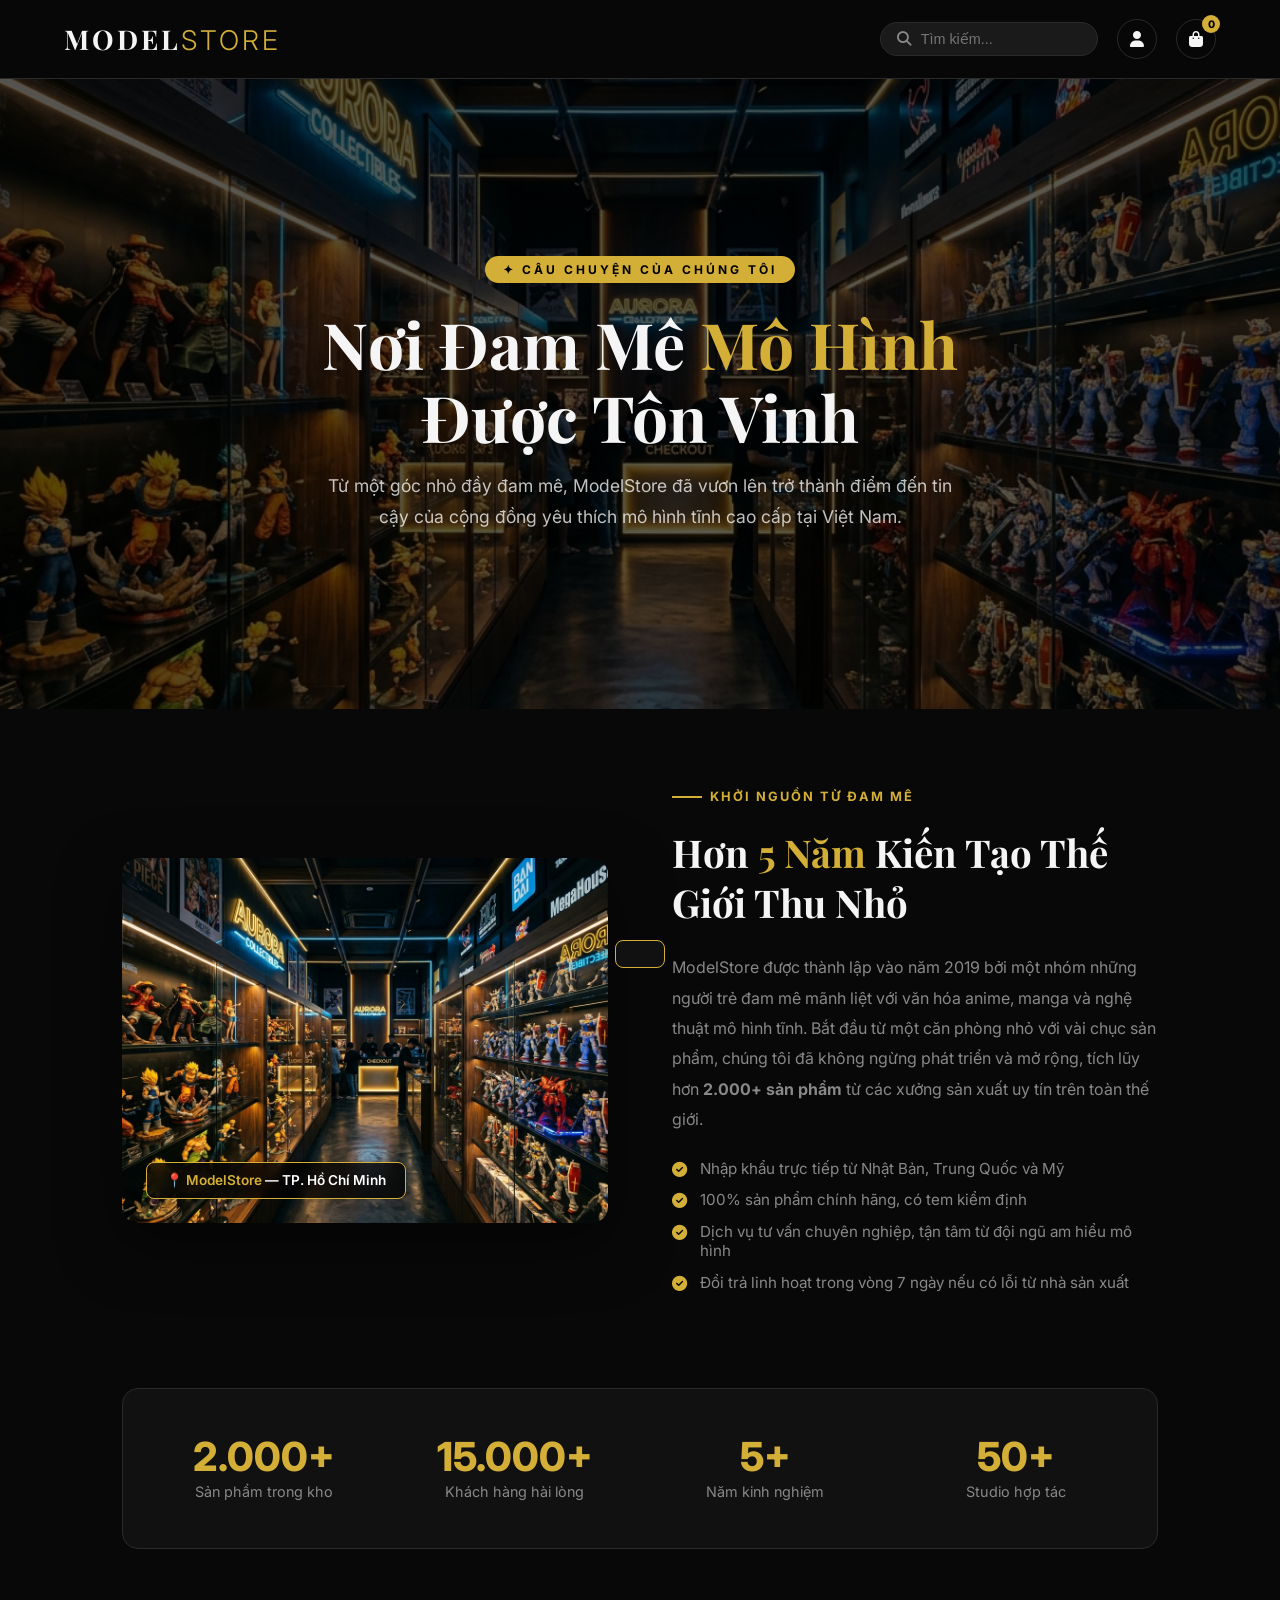
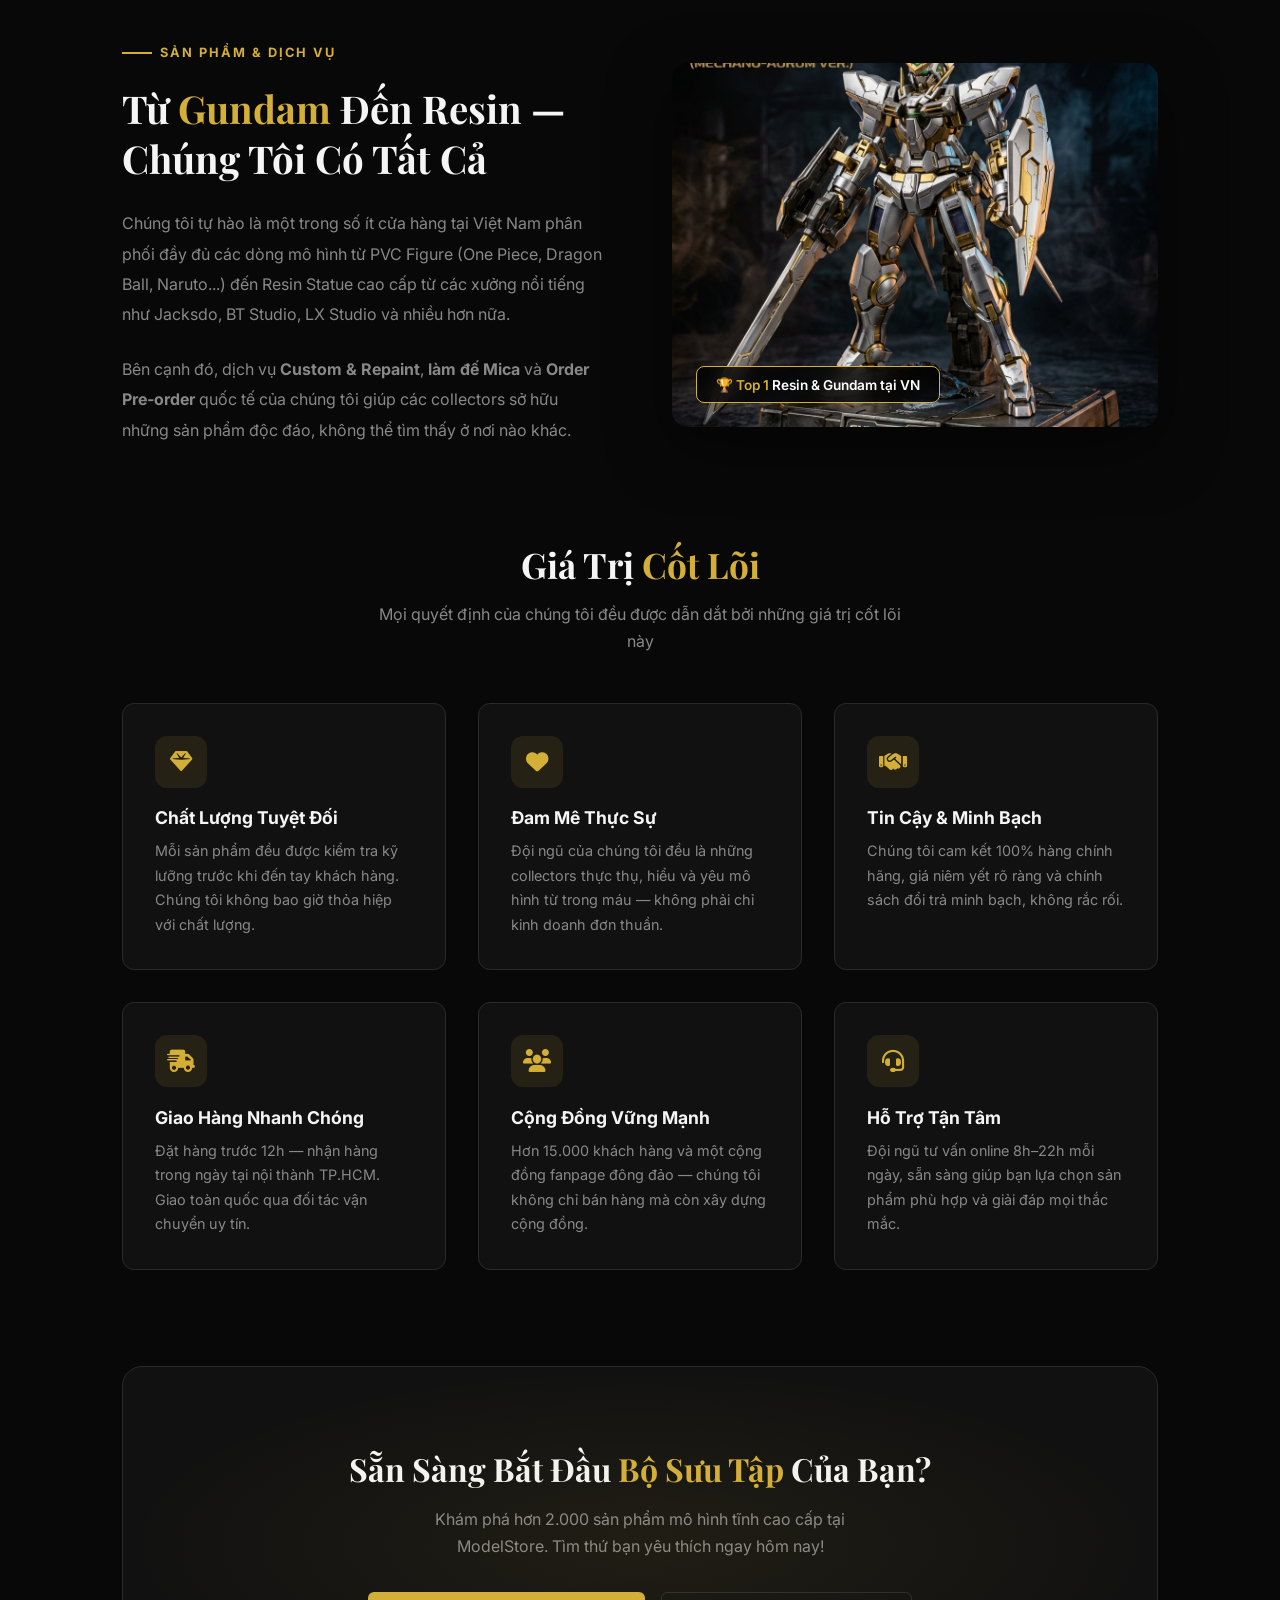
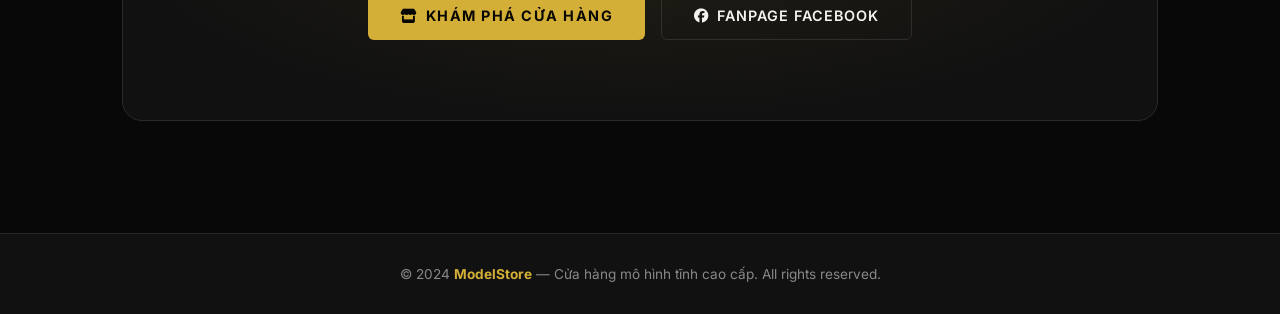
==== wwwroot/about.html @ 5f3a8a4a "Xay dung trang Gioi thieu (About Page)" ====
<!DOCTYPE html>
<html lang="vi">
<head>
    <meta charset="UTF-8">
    <meta name="viewport" content="width=device-width, initial-scale=1.0">
    <title>Giới Thiệu | ModelStore - Cửa Hàng Mô Hình Cao Cấp</title>
    <meta name="description" content="Tìm hiểu về ModelStore - cửa hàng mô hình tĩnh cao cấp hàng đầu Việt Nam. Chuyên Gundam, Resin, PVC Anime Figures.">
    <link rel="stylesheet" href="style.css?v=1.5">
    <link href="https://fonts.googleapis.com/css2?family=Inter:wght@300;400;600;800&family=Playfair+Display:ital,wght@0,700;1,400&display=swap" rel="stylesheet">
    <link rel="stylesheet" href="https://cdnjs.cloudflare.com/ajax/libs/font-awesome/6.4.0/css/all.min.css">
    <style>
        /* ── ABOUT PAGE STYLES ── */
        .about-hero {
            position: relative;
            height: 70vh;
            min-height: 500px;
            display: flex;
            align-items: center;
            justify-content: center;
            text-align: center;
            overflow: hidden;
        }

        .about-hero-bg {
            position: absolute;
            inset: 0;
            background: url('images/store_bg.png') center/cover no-repeat;
            filter: brightness(0.35);
            transform: scale(1.05);
            animation: slowZoom 12s ease-in-out infinite alternate;
        }

        @keyframes slowZoom {
            from { transform: scale(1.05); }
            to   { transform: scale(1.12); }
        }

        .about-hero-content {
            position: relative;
            z-index: 2;
            max-width: 700px;
            padding: 0 2rem;
        }

        .about-hero-content .badge-label {
            display: inline-block;
            background: var(--gold);
            color: #000;
            font-size: 0.75rem;
            font-weight: 700;
            letter-spacing: 3px;
            text-transform: uppercase;
            padding: 6px 18px;
            border-radius: 30px;
            margin-bottom: 1.5rem;
        }

        .about-hero-content h1 {
            font-family: var(--heading);
            font-size: clamp(2.5rem, 5vw, 4rem);
            font-weight: 700;
            line-height: 1.15;
            margin-bottom: 1rem;
        }

        .about-hero-content h1 span {
            color: var(--gold);
        }

        .about-hero-content p {
            color: rgba(255,255,255,0.75);
            font-size: 1.1rem;
            line-height: 1.8;
        }

        /* ── ABOUT CONTENT ── */
        .about-section {
            max-width: 1100px;
            margin: 0 auto;
            padding: 5rem 2rem;
        }

        .about-grid {
            display: grid;
            grid-template-columns: 1fr 1fr;
            gap: 4rem;
            align-items: center;
            margin-bottom: 6rem;
        }

        .about-grid.reverse {
            direction: rtl;
        }

        .about-grid.reverse > * {
            direction: ltr;
        }

        .about-img-wrap {
            position: relative;
            border-radius: 16px;
            overflow: hidden;
            aspect-ratio: 4/3;
            box-shadow: 0 20px 60px rgba(0,0,0,0.5);
        }

        .about-img-wrap img {
            width: 100%;
            height: 100%;
            object-fit: cover;
            transition: transform 0.6s ease;
        }

        .about-img-wrap:hover img {
            transform: scale(1.05);
        }

        .about-img-wrap .img-badge {
            position: absolute;
            bottom: 1.5rem;
            left: 1.5rem;
            background: rgba(0,0,0,0.75);
            backdrop-filter: blur(8px);
            border: 1px solid var(--gold);
            color: #fff;
            padding: 0.6rem 1.2rem;
            border-radius: 8px;
            font-size: 0.85rem;
            font-weight: 600;
        }

        .about-img-wrap .img-badge span {
            color: var(--gold);
        }

        .about-text-block {
            display: flex;
            flex-direction: column;
            gap: 1.5rem;
        }

        .section-tag {
            display: inline-flex;
            align-items: center;
            gap: 0.5rem;
            color: var(--gold);
            font-size: 0.8rem;
            font-weight: 700;
            text-transform: uppercase;
            letter-spacing: 2px;
        }

        .section-tag::before {
            content: '';
            display: block;
            width: 30px;
            height: 2px;
            background: var(--gold);
        }

        .about-text-block h2 {
            font-family: var(--heading);
            font-size: clamp(1.8rem, 3vw, 2.5rem);
            line-height: 1.3;
            font-weight: 700;
        }

        .about-text-block h2 span {
            color: var(--gold);
        }

        .about-text-block p {
            color: var(--muted);
            font-size: 1rem;
            line-height: 1.9;
        }

        .about-list {
            list-style: none;
            display: flex;
            flex-direction: column;
            gap: 0.8rem;
        }

        .about-list li {
            display: flex;
            align-items: flex-start;
            gap: 0.8rem;
            color: var(--muted);
            font-size: 0.95rem;
        }

        .about-list li i {
            color: var(--gold);
            margin-top: 3px;
            flex-shrink: 0;
        }

        /* ── STATS BAR ── */
        .stats-bar {
            background: var(--bg2);
            border: 1px solid var(--border);
            border-radius: 16px;
            padding: 3rem 2rem;
            display: grid;
            grid-template-columns: repeat(4, 1fr);
            gap: 2rem;
            text-align: center;
            margin-bottom: 6rem;
        }

        .stat-item h3 {
            font-size: 2.5rem;
            font-weight: 800;
            color: var(--gold);
            line-height: 1;
            margin-bottom: 0.4rem;
        }

        .stat-item p {
            color: var(--muted);
            font-size: 0.9rem;
        }

        /* ── VALUES ── */
        .values-section {
            margin-bottom: 6rem;
        }

        .section-heading {
            text-align: center;
            margin-bottom: 3rem;
        }

        .section-heading h2 {
            font-family: var(--heading);
            font-size: 2.2rem;
            margin-bottom: 0.8rem;
        }

        .section-heading h2 span {
            color: var(--gold);
        }

        .section-heading p {
            color: var(--muted);
            max-width: 550px;
            margin: 0 auto;
            line-height: 1.7;
        }

        .values-grid {
            display: grid;
            grid-template-columns: repeat(3, 1fr);
            gap: 2rem;
        }

        .value-card {
            background: var(--bg2);
            border: 1px solid var(--border);
            border-radius: 12px;
            padding: 2rem;
            transition: all 0.3s ease;
            position: relative;
            overflow: hidden;
        }

        .value-card::after {
            content: '';
            position: absolute;
            bottom: 0;
            left: 0;
            width: 100%;
            height: 3px;
            background: linear-gradient(90deg, var(--gold), transparent);
            transform: scaleX(0);
            transform-origin: left;
            transition: transform 0.3s ease;
        }

        .value-card:hover {
            border-color: var(--gold);
            transform: translateY(-4px);
            box-shadow: 0 12px 30px rgba(212,175,55,0.12);
        }

        .value-card:hover::after {
            transform: scaleX(1);
        }

        .value-icon {
            width: 52px;
            height: 52px;
            background: rgba(212,175,55,0.1);
            border-radius: 12px;
            display: flex;
            align-items: center;
            justify-content: center;
            color: var(--gold);
            font-size: 1.4rem;
            margin-bottom: 1.2rem;
        }

        .value-card h3 {
            font-size: 1.1rem;
            font-weight: 700;
            margin-bottom: 0.7rem;
        }

        .value-card p {
            color: var(--muted);
            font-size: 0.9rem;
            line-height: 1.7;
        }

        /* ── TEAM ── */
        .team-grid {
            display: grid;
            grid-template-columns: repeat(3, 1fr);
            gap: 2rem;
            margin-bottom: 5rem;
        }

        .team-card {
            background: var(--bg2);
            border: 1px solid var(--border);
            border-radius: 14px;
            overflow: hidden;
            transition: all 0.3s ease;
            text-align: center;
        }

        .team-card:hover {
            border-color: var(--gold);
            transform: translateY(-4px);
        }

        .team-avatar {
            width: 100%;
            aspect-ratio: 1;
            object-fit: cover;
            filter: grayscale(30%);
            transition: filter 0.3s;
        }

        .team-card:hover .team-avatar {
            filter: grayscale(0%);
        }

        .team-info {
            padding: 1.5rem;
        }

        .team-info h3 {
            font-size: 1.1rem;
            font-weight: 700;
            margin-bottom: 0.3rem;
        }

        .team-info .role {
            color: var(--gold);
            font-size: 0.85rem;
            font-weight: 600;
            margin-bottom: 0.8rem;
        }

        .team-info p {
            color: var(--muted);
            font-size: 0.85rem;
            line-height: 1.6;
        }

        /* ── CTA ── */
        .about-cta {
            text-align: center;
            padding: 5rem 2rem;
            background: var(--bg2);
            border: 1px solid var(--border);
            border-radius: 20px;
            position: relative;
            overflow: hidden;
            margin-bottom: 2rem;
        }

        .about-cta::before {
            content: '';
            position: absolute;
            inset: 0;
            background: radial-gradient(ellipse at 50% 50%, rgba(212,175,55,0.08) 0%, transparent 70%);
            pointer-events: none;
        }

        .about-cta h2 {
            font-family: var(--heading);
            font-size: 2rem;
            margin-bottom: 1rem;
        }

        .about-cta h2 span { color: var(--gold); }

        .about-cta p {
            color: var(--muted);
            max-width: 500px;
            margin: 0 auto 2rem;
            line-height: 1.7;
        }

        .about-cta .cta-btns {
            display: flex;
            gap: 1rem;
            justify-content: center;
            flex-wrap: wrap;
        }

        @media (max-width: 768px) {
            .about-grid { grid-template-columns: 1fr; gap: 2rem; }
            .about-grid.reverse { direction: ltr; }
            .stats-bar { grid-template-columns: 1fr 1fr; }
            .values-grid { grid-template-columns: 1fr; }
            .team-grid { grid-template-columns: 1fr 1fr; }
        }
    </style>
</head>
<body>

    <!-- Navbar -->
    <nav class="navbar" id="navbar">
        <div class="logo">MODEL<span>STORE</span></div>
        <ul class="nav-links" id="dynamicNavLinks">
            <!-- Loaded dynamically from menus.json -->
        </ul>
        <div class="nav-actions">
            <div class="search-box">
                <i class="fas fa-search"></i>
                <input type="text" id="searchInput" placeholder="Tìm kiếm..." oninput="handleSearch(this.value)">
            </div>
            
            <div class="user-menu-container" style="position:relative; display:flex; align-items:center; gap:0.5rem; cursor:pointer;" id="userMenuContainer">
                <div id="userGreeting" style="display:none; font-size:0.85rem; color:var(--text); white-space:nowrap;">
                    Xin chào, <span id="userNameDisplay" style="color:var(--gold); font-weight:700;"></span>
                </div>
                <a href="auth.html" class="cart-icon" id="userAuthIcon" title="Tài khoản">
                    <i class="fas fa-user"></i>
                </a>
                <div id="userDropdown" class="user-dropdown" style="display:none; position:absolute; top:120%; right:0; background:var(--bg2); border:1px solid var(--border); border-radius:var(--radius); padding:0.5rem; min-width:160px; box-shadow:0 10px 30px rgba(0,0,0,0.8); z-index:100;">
                    <a href="#" onclick="handleLogout()" style="display:flex; align-items:center; gap:0.5rem; padding:0.5rem 0.8rem; color:var(--text); font-size:0.85rem; border-radius:4px; transition:background 0.2s;" onmouseover="this.style.background='var(--bg3)'" onmouseout="this.style.background='transparent'">
                        <i class="fas fa-sign-out-alt"></i> Đăng xuất
                    </a>
                </div>
            </div>

            <div class="cart-icon" onclick="toggleCart()">
                <i class="fas fa-shopping-bag"></i>
                <span class="cart-badge" id="cartBadge">0</span>
            </div>
        </div>
    </nav>

    <!-- HERO -->
    <section class="about-hero">
        <div class="about-hero-bg"></div>
        <div class="about-hero-content">
            <span class="badge-label">✦ Câu chuyện của chúng tôi</span>
            <h1>Nơi Đam Mê <span>Mô Hình</span><br>Được Tôn Vinh</h1>
            <p>Từ một góc nhỏ đầy đam mê, ModelStore đã vươn lên trở thành điểm đến tin cậy của cộng đồng yêu thích mô hình tĩnh cao cấp tại Việt Nam.</p>
        </div>
    </section>

    <!-- MAIN CONTENT -->
    <section class="about-section">

        <!-- Story Block 1 -->
        <div class="about-grid">
            <div class="about-img-wrap">
                <img src="images/store_bg.png" alt="Cửa hàng ModelStore">
                <div class="img-badge">📍 <span>ModelStore</span> — TP. Hồ Chí Minh</div>
            </div>
            <div class="about-text-block">
                <span class="section-tag">Khởi nguồn từ đam mê</span>
                <h2>Hơn <span>5 Năm</span> Kiến Tạo Thế Giới Thu Nhỏ</h2>
                <p>
                    ModelStore được thành lập vào năm 2019 bởi một nhóm những người trẻ đam mê mãnh liệt với văn hóa anime, manga và nghệ thuật mô hình tĩnh. Bắt đầu từ một căn phòng nhỏ với vài chục sản phẩm, chúng tôi đã không ngừng phát triển và mở rộng, tích lũy hơn <strong>2.000+ sản phẩm</strong> từ các xưởng sản xuất uy tín trên toàn thế giới.
                </p>
                <ul class="about-list">
                    <li><i class="fas fa-check-circle"></i> Nhập khẩu trực tiếp từ Nhật Bản, Trung Quốc và Mỹ</li>
                    <li><i class="fas fa-check-circle"></i> 100% sản phẩm chính hãng, có tem kiểm định</li>
                    <li><i class="fas fa-check-circle"></i> Dịch vụ tư vấn chuyên nghiệp, tận tâm từ đội ngũ am hiểu mô hình</li>
                    <li><i class="fas fa-check-circle"></i> Đổi trả linh hoạt trong vòng 7 ngày nếu có lỗi từ nhà sản xuất</li>
                </ul>
            </div>
        </div>

        <!-- STATS BAR -->
        <div class="stats-bar">
            <div class="stat-item">
                <h3>2.000+</h3>
                <p>Sản phẩm trong kho</p>
            </div>
            <div class="stat-item">
                <h3>15.000+</h3>
                <p>Khách hàng hài lòng</p>
            </div>
            <div class="stat-item">
                <h3>5+</h3>
                <p>Năm kinh nghiệm</p>
            </div>
            <div class="stat-item">
                <h3>50+</h3>
                <p>Studio hợp tác</p>
            </div>
        </div>

        <!-- Story Block 2 -->
        <div class="about-grid reverse">
            <div class="about-img-wrap">
                <img src="images/cat_mecha.png" alt="Mô hình Gundam cao cấp">
                <div class="img-badge">🏆 <span>Top 1</span> Resin & Gundam tại VN</div>
            </div>
            <div class="about-text-block">
                <span class="section-tag">Sản phẩm & Dịch vụ</span>
                <h2>Từ <span>Gundam</span> Đến Resin —<br>Chúng Tôi Có Tất Cả</h2>
                <p>
                    Chúng tôi tự hào là một trong số ít cửa hàng tại Việt Nam phân phối đầy đủ các dòng mô hình từ PVC Figure (One Piece, Dragon Ball, Naruto...) đến Resin Statue cao cấp từ các xưởng nổi tiếng như Jacksdo, BT Studio, LX Studio và nhiều hơn nữa.
                </p>
                <p>
                    Bên cạnh đó, dịch vụ <strong>Custom & Repaint</strong>, <strong>làm đế Mica</strong> và <strong>Order Pre-order</strong> quốc tế của chúng tôi giúp các collectors sở hữu những sản phẩm độc đáo, không thể tìm thấy ở nơi nào khác.
                </p>
            </div>
        </div>

        <!-- VALUES -->
        <div class="values-section">
            <div class="section-heading">
                <h2>Giá Trị <span>Cốt Lõi</span></h2>
                <p>Mọi quyết định của chúng tôi đều được dẫn dắt bởi những giá trị cốt lõi này</p>
            </div>
            <div class="values-grid">
                <div class="value-card">
                    <div class="value-icon"><i class="fas fa-gem"></i></div>
                    <h3>Chất Lượng Tuyệt Đối</h3>
                    <p>Mỗi sản phẩm đều được kiểm tra kỹ lưỡng trước khi đến tay khách hàng. Chúng tôi không bao giờ thỏa hiệp với chất lượng.</p>
                </div>
                <div class="value-card">
                    <div class="value-icon"><i class="fas fa-heart"></i></div>
                    <h3>Đam Mê Thực Sự</h3>
                    <p>Đội ngũ của chúng tôi đều là những collectors thực thụ, hiểu và yêu mô hình từ trong máu — không phải chỉ kinh doanh đơn thuần.</p>
                </div>
                <div class="value-card">
                    <div class="value-icon"><i class="fas fa-handshake"></i></div>
                    <h3>Tin Cậy & Minh Bạch</h3>
                    <p>Chúng tôi cam kết 100% hàng chính hãng, giá niêm yết rõ ràng và chính sách đổi trả minh bạch, không rắc rối.</p>
                </div>
                <div class="value-card">
                    <div class="value-icon"><i class="fas fa-shipping-fast"></i></div>
                    <h3>Giao Hàng Nhanh Chóng</h3>
                    <p>Đặt hàng trước 12h — nhận hàng trong ngày tại nội thành TP.HCM. Giao toàn quốc qua đối tác vận chuyển uy tín.</p>
                </div>
                <div class="value-card">
                    <div class="value-icon"><i class="fas fa-users"></i></div>
                    <h3>Cộng Đồng Vững Mạnh</h3>
                    <p>Hơn 15.000 khách hàng và một cộng đồng fanpage đông đảo — chúng tôi không chỉ bán hàng mà còn xây dựng cộng đồng.</p>
                </div>
                <div class="value-card">
                    <div class="value-icon"><i class="fas fa-headset"></i></div>
                    <h3>Hỗ Trợ Tận Tâm</h3>
                    <p>Đội ngũ tư vấn online 8h–22h mỗi ngày, sẵn sàng giúp bạn lựa chọn sản phẩm phù hợp và giải đáp mọi thắc mắc.</p>
                </div>
            </div>
        </div>

        <!-- CTA -->
        <div class="about-cta">
            <h2>Sẵn Sàng Bắt Đầu <span>Bộ Sưu Tập</span> Của Bạn?</h2>
            <p>Khám phá hơn 2.000 sản phẩm mô hình tĩnh cao cấp tại ModelStore. Tìm thứ bạn yêu thích ngay hôm nay!</p>
            <div class="cta-btns">
                <a href="index.html" class="btn-primary" style="text-decoration:none; display:inline-flex; align-items:center; gap:0.5rem;">
                    <i class="fas fa-store"></i> Khám Phá Cửa Hàng
                </a>
                <a href="#" class="btn-ghost" style="text-decoration:none; display:inline-flex; align-items:center; gap:0.5rem;">
                    <i class="fab fa-facebook"></i> Fanpage Facebook
                </a>
            </div>
        </div>

    </section>

    <!-- Footer simple -->
    <footer style="background:var(--bg2); border-top:1px solid var(--border); padding:2rem; text-align:center; color:var(--muted); font-size:0.85rem;">
        © 2024 <strong style="color:var(--gold)">ModelStore</strong> — Cửa hàng mô hình tĩnh cao cấp. All rights reserved.
    </footer>

    <!-- Cart Overlay -->
    <div class="cart-overlay" id="cartOverlay" onclick="toggleCart()"></div>

    <!-- Cart Sidebar -->
    <div class="cart-sidebar" id="cartSidebar">
        <div class="cart-header">
            <h3><i class="fas fa-shopping-bag"></i> Giỏ Hàng</h3>
            <button onclick="toggleCart()"><i class="fas fa-times"></i></button>
        </div>
        <div class="cart-items" id="cartItems"></div>
        <div class="cart-footer" id="cartFooter" style="display:none; padding:1.5rem; border-top:1px solid var(--border);">
            <div style="display:flex; justify-content:space-between; margin-bottom:1rem; font-size:1rem;">
                <span>Tổng cộng</span>
                <span style="color:var(--gold); font-weight:700;" id="cartTotal">0₫</span>
            </div>
            <a href="index.html" class="btn-primary" style="width:100%; justify-content:center; text-decoration:none;">
                <i class="fas fa-credit-card"></i> Thanh Toán
            </a>
        </div>
    </div>

    <!-- Toast -->
    <div id="toast" style="position:fixed;bottom:2rem;left:50%;transform:translateX(-50%) translateY(100px);background:var(--bg2);border:1px solid var(--gold);color:var(--text);padding:0.8rem 1.5rem;border-radius:8px;font-size:0.9rem;z-index:9999;transition:transform 0.3s ease;pointer-events:none;"></div>

    <style>
    #toast.show { transform: translateX(-50%) translateY(0); }
    </style>

    <script src="script.js?v=8"></script>
    <script>
        // Navbar scroll effect
        window.addEventListener('scroll', () => {
            const navbar = document.getElementById('navbar');
            if (navbar) {
                if (window.scrollY > 50) {
                    navbar.style.background = 'rgba(8,8,8,0.98)';
                } else {
                    navbar.style.background = 'rgba(8,8,8,0.85)';
                }
            }
        });
    </script>

</body>
</html>
---- wwwroot/style.css ----
:root {
    --bg: #080808;
    --bg2: #111111;
    --bg3: #1a1a1a;
    --border: #2a2a2a;
    --text: #f5f5f5;
    --muted: #888;
    --gold: #d4af37;
    --gold-dim: rgba(212, 175, 55, 0.15);
    --gold-glow: rgba(212, 175, 55, 0.4);
    --red: #e74c3c;
    --radius: 6px;
    --font: 'Inter', sans-serif;
    --heading: 'Playfair Display', serif;
    --transition: 0.3s ease;
}

* {
    margin: 0;
    padding: 0;
    box-sizing: border-box;
}

html {
    scroll-behavior: smooth;
}

body {
    font-family: var(--font);
    background: var(--bg);
    color: var(--text);
    overflow-x: hidden;
}

a {
    text-decoration: none;
    color: var(--text);
    transition: color var(--transition);
}

a:hover {
    color: var(--gold);
}

/* ─── NAVBAR ─── */
.navbar {
    display: flex;
    align-items: center;
    justify-content: space-between;
    padding: 1.2rem 5%;
    background: rgba(8, 8, 8, 0.85);
    backdrop-filter: blur(12px);
    position: sticky;
    top: 0;
    z-index: 900;
    border-bottom: 1px solid var(--border);
    gap: 2rem;
}

.logo {
    font-family: var(--heading);
    font-size: 1.7rem;
    font-weight: 700;
    letter-spacing: 3px;
    white-space: nowrap;
}

.logo span {
    color: var(--gold);
    font-family: var(--font);
    font-weight: 300;
}

.nav-links {
    display: flex;
    list-style: none;
    gap: 2rem;
    flex-shrink: 0;
}

.nav-links a {
    font-size: 0.95rem;
    text-transform: none;
    letter-spacing: 0.5px;
    font-weight: 600;
    padding: 8px 16px;
    border-radius: 6px;
    color: var(--text);
    transition: all 0.2s ease;
    display: flex;
    align-items: center;
    gap: 6px;
}

.nav-links a i {
    font-size: 0.8rem;
    margin-top: 2px;
}

.nav-links a.active,
.nav-links a:hover {
    background: #fff;
    color: #000;
}

.nav-links li {
    position: relative;
}

.dropdown-menu {
    display: none;
    position: absolute;
    top: 100%;
    left: 0;
    background: #fff;
    min-width: 220px;
    box-shadow: 0 4px 12px rgba(0,0,0,0.15);
    border-radius: 6px;
    padding: 0.5rem 0;
    z-index: 1000;
    padding-top: 0.5rem;
    /* Dùng before để tạo cầu nối ẩn ngăn dropdown đóng khi di chuột */
}

.nav-links li.has-dropdown::after {
    content: '';
    display: block;
    position: absolute;
    top: 100%;
    left: 0;
    width: 100%;
    height: 10px; /* bridge gap */
}

.nav-links li.has-dropdown:hover .dropdown-menu {
    display: block;
    margin-top: 0;
    top: calc(100% + 6px);
}

.dropdown-menu li {
    list-style: none;
}

.dropdown-menu a {
    color: #555;
    background: transparent !important;
    padding: 12px 16px;
    border-radius: 0;
    border-bottom: 1px solid #f0f0f0;
    display: flex;
    justify-content: space-between;
    align-items: center;
    font-size: 0.95rem;
    font-weight: 400;
}

.dropdown-menu li:last-child a {
    border-bottom: none;
}

.dropdown-menu a:hover {
    color: #000;
    background: #f9f9f9 !important;
}

.dropdown-menu a i {
    font-size: 0.75rem;
    color: #888;
    margin-top: 0;
}

.dropdown-menu a:hover i {
    color: #000;
}

.nav-actions {
    display: flex;
    align-items: center;
    gap: 1.2rem;
}

.search-box {
    display: flex;
    align-items: center;
    gap: 0.6rem;
    background: var(--bg3);
    border: 1px solid var(--border);
    padding: 0.5rem 1rem;
    border-radius: 30px;
    transition: border var(--transition);
}

.search-box:focus-within {
    border-color: var(--gold);
}

.search-box input {
    background: none;
    border: none;
    outline: none;
    color: var(--text);
    font-size: 0.9rem;
    width: 160px;
}

.search-box i {
    color: var(--muted);
    font-size: 0.9rem;
}

.cart-icon {
    position: relative;
    cursor: pointer;
    width: 40px;
    height: 40px;
    display: flex;
    align-items: center;
    justify-content: center;
    border: 1px solid var(--border);
    border-radius: 50%;
    transition: all var(--transition);
}

.cart-icon:hover {
    border-color: var(--gold);
    color: var(--gold);
}

.cart-badge {
    position: absolute;
    top: -5px;
    right: -5px;
    background: var(--gold);
    color: #000;
    font-size: 0.65rem;
    font-weight: 800;
    width: 18px;
    height: 18px;
    border-radius: 50%;
    display: flex;
    align-items: center;
    justify-content: center;
}

/* ─── HERO ─── */
.hero {
    display: flex;
    align-items: center;
    justify-content: space-between;
    padding: 5rem 5%;
    min-height: 88vh;
    position: relative;
    overflow: hidden;
    gap: 3rem;
}

.hero::before {
    content: '';
    position: absolute;
    top: -30%;
    right: -10%;
    width: 700px;
    height: 700px;
    background: radial-gradient(circle, var(--gold-dim) 0%, transparent 65%);
    pointer-events: none;
    z-index: 0;
}

.hero-content {
    flex: 1;
    z-index: 1;
    max-width: 580px;
}

.hero-label {
    font-size: 0.8rem;
    text-transform: uppercase;
    letter-spacing: 3px;
    color: var(--gold);
    margin-bottom: 1rem;
}

.hero h1 {
    font-family: var(--heading);
    font-size: 4.5rem;
    line-height: 1.05;
    margin-bottom: 1.5rem;
    text-transform: uppercase;
}

.hero h1 span {
    color: var(--gold);
    font-style: italic;
    display: block;
}

.hero-desc {
    color: var(--muted);
    font-size: 1.05rem;
    margin-bottom: 2.5rem;
    line-height: 1.8;
    max-width: 480px;
}

.hero-btns {
    display: flex;
    gap: 1rem;
    margin-bottom: 3rem;
}

.btn-primary {
    background: var(--gold);
    color: #000;
    border: none;
    padding: 0.9rem 2rem;
    font-size: 0.9rem;
    font-weight: 700;
    text-transform: uppercase;
    letter-spacing: 1.5px;
    cursor: pointer;
    border-radius: var(--radius);
    transition: all var(--transition);
    display: inline-flex;
    align-items: center;
    gap: 0.5rem;
}

.btn-primary:hover {
    background: #e8c84a;
    transform: translateY(-2px);
    box-shadow: 0 8px 25px var(--gold-glow);
}

.btn-ghost {
    background: transparent;
    color: var(--text);
    border: 1px solid var(--border);
    padding: 0.9rem 2rem;
    font-size: 0.9rem;
    font-weight: 600;
    text-transform: uppercase;
    letter-spacing: 1px;
    cursor: pointer;
    border-radius: var(--radius);
    transition: all var(--transition);
}

.btn-ghost:hover {
    border-color: var(--gold);
    color: var(--gold);
}

.hero-stats {
    display: flex;
    gap: 2.5rem;
}

.stat span {
    font-family: var(--heading);
    font-size: 2rem;
    font-weight: 700;
    color: var(--gold);
}

.stat p {
    font-size: 0.75rem;
    text-transform: uppercase;
    letter-spacing: 1px;
    color: var(--muted);
}

.hero-image {
    flex: 1;
    position: relative;
    z-index: 1;
    display: flex;
    align-items: center;
    justify-content: center;
}

.glow-ring {
    position: absolute;
    width: 420px;
    height: 420px;
    border-radius: 50%;
    border: 1px solid var(--gold-dim);
    box-shadow: 0 0 80px var(--gold-dim);
    animation: pulse 4s ease-in-out infinite;
}

@keyframes pulse {

    0%,
    100% {
        transform: scale(1);
        opacity: 0.5
    }

    50% {
        transform: scale(1.05);
        opacity: 1
    }
}

.hero-image img {
    max-width: 85%;
    filter: drop-shadow(0 30px 60px rgba(0, 0, 0, 0.7));
    animation: float 7s ease-in-out infinite;
    position: relative;
    z-index: 1;
}

@keyframes float {

    0%,
    100% {
        transform: translateY(0)
    }

    50% {
        transform: translateY(-18px)
    }
}

/* ─── PRODUCTS SECTION ─── */
.products-section {
    padding: 5rem 5%;
    background: var(--bg2);
}

.section-header {
    display: flex;
    align-items: flex-end;
    justify-content: space-between;
    margin-bottom: 2.5rem;
    border-bottom: 1px solid var(--border);
    padding-bottom: 1.2rem;
}

.section-header h2 {
    font-family: var(--heading);
    font-size: 2.2rem;
}

.section-sub {
    color: var(--muted);
    font-size: 0.85rem;
    margin-top: 4px;
}

.highlight {
    color: var(--gold);
    font-style: italic;
}

.sort-bar select {
    background: var(--bg3);
    color: var(--text);
    border: 1px solid var(--border);
    padding: 0.5rem 1rem;
    border-radius: var(--radius);
    font-size: 0.85rem;
    cursor: pointer;
    outline: none;
}

.sort-bar select:focus {
    border-color: var(--gold);
}

/* ─── PRODUCT GRID ─── */
.product-grid {
    display: grid;
    grid-template-columns: repeat(auto-fill, minmax(260px, 1fr));
    gap: 2rem;
}

.product-card {
    background: var(--bg);
    border: 1px solid var(--border);
    border-radius: var(--radius);
    overflow: hidden;
    transition: all var(--transition);
    cursor: pointer;
    position: relative;
}

.product-card:hover {
    transform: translateY(-8px);
    border-color: var(--gold);
    box-shadow: 0 20px 40px rgba(0, 0, 0, 0.5), 0 0 20px var(--gold-dim);
}

.card-image {
    height: 260px;
    overflow: hidden;
    background: #000;
    display: flex;
    align-items: center;
    justify-content: center;
    position: relative;
}

.card-image img {
    width: 100%;
    height: 100%;
    object-fit: cover;
    transition: transform 0.5s ease;
    opacity: 0.85;
}

.product-card:hover .card-image img {
    transform: scale(1.08);
    opacity: 1;
}

.badge {
    position: absolute;
    top: 12px;
    left: 12px;
    font-size: 0.65rem;
    font-weight: 800;
    text-transform: uppercase;
    padding: 4px 10px;
    letter-spacing: 1px;
    z-index: 2;
    border-radius: 2px;
}

.badge.featured {
    background: var(--gold);
    color: #000;
}

.badge.sale {
    background: var(--red);
    color: #fff;
}

.card-info {
    padding: 1.3rem;
}

.card-info h3 {
    font-size: 0.95rem;
    font-weight: 600;
    margin-bottom: 4px;
    white-space: nowrap;
    overflow: hidden;
    text-overflow: ellipsis;
}

.card-info .brand {
    font-size: 0.75rem;
    color: var(--muted);
    text-transform: uppercase;
    letter-spacing: 1px;
    margin-bottom: 0.8rem;
}

.card-bottom {
    display: flex;
    align-items: center;
    justify-content: space-between;
}

.card-price {
    font-size: 1.1rem;
    font-weight: 700;
    color: var(--gold);
}

.btn-add {
    width: 36px;
    height: 36px;
    border-radius: 50%;
    background: var(--bg3);
    border: 1px solid var(--border);
    color: var(--text);
    cursor: pointer;
    font-size: 0.9rem;
    display: flex;
    align-items: center;
    justify-content: center;
    transition: all var(--transition);
}

.btn-add:hover,
.product-card:hover .btn-add {
    background: var(--gold);
    color: #000;
    border-color: var(--gold);
}

.stock-low {
    font-size: 0.7rem;
    color: var(--red);
    margin-top: 6px;
}

/* Skeleton loader */
.skeleton-card {
    background: var(--bg);
    border: 1px solid var(--border);
    border-radius: var(--radius);
    overflow: hidden;
}

.skel-img {
    height: 260px;
    background: linear-gradient(90deg, #111 25%, #1e1e1e 50%, #111 75%);
    background-size: 400% 100%;
    animation: shimmer 1.5s infinite;
}

.skel-body {
    padding: 1.3rem;
}

.skel-line {
    height: 12px;
    background: #1e1e1e;
    border-radius: 3px;
    margin-bottom: 10px;
}

.skel-line.w80 {
    width: 80%
}

.skel-line.w50 {
    width: 50%
}

.skel-line.w40 {
    width: 40%
}

@keyframes shimmer {
    0% {
        background-position: 100% 0
    }

    100% {
        background-position: -100% 0
    }
}

.load-more-wrap {
    text-align: center;
    margin-top: 3rem;
}

/* ─── CART SIDEBAR ─── */
.cart-overlay {
    position: fixed;
    inset: 0;
    background: rgba(0, 0, 0, 0.6);
    z-index: 1000;
    opacity: 0;
    pointer-events: none;
    transition: opacity var(--transition);
}

.cart-overlay.open {
    opacity: 1;
    pointer-events: all;
}

.cart-sidebar {
    position: fixed;
    top: 0;
    right: 0;
    width: 380px;
    height: 100vh;
    background: var(--bg2);
    border-left: 1px solid var(--border);
    z-index: 1001;
    transform: translateX(100%);
    transition: transform 0.4s ease;
    display: flex;
    flex-direction: column;
}

.cart-sidebar.open {
    transform: translateX(0);
}

.cart-header {
    display: flex;
    align-items: center;
    justify-content: space-between;
    padding: 1.5rem;
    border-bottom: 1px solid var(--border);
}

.cart-header h3 {
    font-size: 1.1rem;
    font-weight: 600;
    display: flex;
    align-items: center;
    gap: 0.5rem;
}

.cart-header button {
    background: none;
    border: none;
    color: var(--muted);
    font-size: 1.2rem;
    cursor: pointer;
}

.cart-header button:hover {
    color: var(--text);
}

.cart-items {
    flex: 1;
    overflow-y: auto;
    padding: 1rem;
}

.cart-empty {
    display: flex;
    flex-direction: column;
    align-items: center;
    justify-content: center;
    height: 100%;
    color: var(--muted);
    gap: 1rem;
}

.cart-empty i {
    font-size: 3rem;
    opacity: 0.3;
}

.cart-item {
    display: flex;
    gap: 1rem;
    padding: 1rem 0;
    border-bottom: 1px solid var(--border);
}

.cart-item-img {
    width: 60px;
    height: 60px;
    background: var(--bg3);
    border-radius: 4px;
    overflow: hidden;
    flex-shrink: 0;
}

.cart-item-img img {
    width: 100%;
    height: 100%;
    object-fit: cover;
}

.cart-item-info {
    flex: 1;
}

.cart-item-info h4 {
    font-size: 0.85rem;
    font-weight: 600;
    margin-bottom: 4px;
}

.cart-item-info .price {
    font-size: 0.9rem;
    color: var(--gold);
    font-weight: 700;
}

.cart-item-qty {
    display: flex;
    align-items: center;
    gap: 0.5rem;
    margin-top: 6px;
}

.cart-item-qty button {
    background: var(--bg3);
    border: 1px solid var(--border);
    color: var(--text);
    width: 24px;
    height: 24px;
    border-radius: 4px;
    cursor: pointer;
    font-size: 0.8rem;
}

.cart-item-qty span {
    font-size: 0.85rem;
    min-width: 20px;
    text-align: center;
}

.cart-footer {
    padding: 1.5rem;
    border-top: 1px solid var(--border);
}

.cart-total {
    display: flex;
    justify-content: space-between;
    align-items: center;
    margin-bottom: 1rem;
    font-size: 1rem;
}

.cart-total strong {
    color: var(--gold);
    font-size: 1.3rem;
}

/* ─── MODAL ─── */
.modal-overlay {
    position: fixed;
    inset: 0;
    background: rgba(0, 0, 0, 0.75);
    z-index: 1100;
    opacity: 0;
    pointer-events: none;
    transition: opacity var(--transition);
}

.modal-overlay.open {
    opacity: 1;
    pointer-events: all;
}

.modal {
    position: fixed;
    top: 50%;
    left: 50%;
    transform: translate(-50%, -60%);
    width: min(95vw, 980px);
    max-height: 90vh;
    overflow-y: auto;
    background: var(--bg2);
    border: 1px solid var(--border);
    border-radius: 14px;
    z-index: 1101;
    opacity: 0;
    pointer-events: none;
    transition: all 0.35s cubic-bezier(0.34,1.56,0.64,1);
    scrollbar-width: thin;
    scrollbar-color: var(--border) transparent;
}

.modal.open {
    opacity: 1;
    pointer-events: all;
    transform: translate(-50%, -50%);
}

.modal-close {
    position: absolute;
    top: 1rem;
    right: 1rem;
    background: var(--bg3);
    border: none;
    color: var(--text);
    width: 36px;
    height: 36px;
    border-radius: 50%;
    cursor: pointer;
    font-size: 1rem;
    z-index: 5;
}

.modal-body {
    display: flex;
    gap: 0;
    min-height: 400px;
}

.modal-img {
    width: 45%;
    background: #000;
    flex-shrink: 0;
}

.modal-img img {
    width: 100%;
    height: 100%;
    object-fit: cover;
}

.modal-info {
    padding: 2rem;
    flex: 1;
}

.modal-info .category-tag {
    font-size: 0.75rem;
    text-transform: uppercase;
    letter-spacing: 2px;
    color: var(--gold);
    margin-bottom: 0.8rem;
}

.modal-info h2 {
    font-family: var(--heading);
    font-size: 1.6rem;
    margin-bottom: 0.5rem;
}

.modal-info .brand-tag {
    color: var(--muted);
    font-size: 0.85rem;
    margin-bottom: 1.5rem;
}

.modal-info .modal-price {
    font-size: 2rem;
    font-weight: 800;
    color: var(--gold);
    margin-bottom: 0.5rem;
}

.modal-info .stock-info {
    font-size: 0.8rem;
    color: var(--muted);
    margin-bottom: 1.5rem;
}

.modal-info .stock-info.low {
    color: var(--red);
}

.modal-actions {
    display: flex;
    gap: 1rem;
    margin-top: 1rem;
}

/* ─── NEW PRODUCT DETAIL MODAL ─── */
.md-layout {
    display: grid;
    grid-template-columns: 420px 1fr;
    min-height: 520px;
}

/* Gallery */
.md-gallery {
    background: #0a0a0a;
    border-right: 1px solid var(--border);
    display: flex;
    flex-direction: column;
    gap: 0;
}

.md-main-img {
    position: relative;
    flex: 1;
    overflow: hidden;
    border-radius: 14px 0 0 0;
}

.md-main-img img {
    width: 100%;
    height: 360px;
    object-fit: cover;
    display: block;
    transition: transform 0.5s ease;
}

.md-main-img:hover img { transform: scale(1.04); }

.md-zoom {
    position: absolute;
    bottom: 12px;
    right: 12px;
    background: rgba(0,0,0,0.7);
    border: 1px solid var(--border);
    color: #fff;
    width: 34px;
    height: 34px;
    border-radius: 50%;
    cursor: pointer;
    font-size: 0.8rem;
    display: flex;
    align-items: center;
    justify-content: center;
    transition: all 0.2s;
}

.md-zoom:hover { background: var(--gold); color: #000; border-color: var(--gold); }

.md-badge {
    position: absolute;
    top: 14px;
    left: 14px;
    padding: 5px 12px;
    border-radius: 20px;
    font-size: 0.72rem;
    font-weight: 700;
    letter-spacing: 1px;
    display: flex;
    align-items: center;
    gap: 5px;
    z-index: 2;
}

.md-badge--featured { background: var(--gold); color: #000; }
.md-badge--sale { background: var(--red); color: #fff; }

.md-thumbs {
    display: flex;
    gap: 0.6rem;
    padding: 0.8rem;
    background: #0d0d0d;
    border-radius: 0 0 0 14px;
    border-top: 1px solid var(--border);
}

.md-thumb {
    width: 64px;
    height: 64px;
    border-radius: 8px;
    overflow: hidden;
    cursor: pointer;
    border: 2px solid transparent;
    transition: border-color 0.2s;
    flex-shrink: 0;
}

.md-thumb img { width: 100%; height: 100%; object-fit: cover; }
.md-thumb.active, .md-thumb:hover { border-color: var(--gold); }

/* Info Panel */
.md-info {
    padding: 1.8rem 2rem;
    display: flex;
    flex-direction: column;
    gap: 1rem;
    overflow-y: auto;
}

.md-crumb {
    display: flex;
    align-items: center;
    gap: 0.4rem;
    font-size: 0.75rem;
    color: var(--muted);
}

.md-crumb i { font-size: 0.6rem; }

.md-title {
    font-family: var(--heading);
    font-size: 1.55rem;
    line-height: 1.3;
    font-weight: 700;
    margin: 0;
}

.md-rating-row {
    display: flex;
    align-items: center;
    gap: 0.5rem;
    flex-wrap: wrap;
}

.md-stars { display: flex; gap: 2px; font-size: 0.8rem; }
.md-rating-val { font-weight: 700; font-size: 0.9rem; color: var(--gold); }
.md-rating-count { color: var(--muted); font-size: 0.8rem; }
.md-divider { color: var(--border); }
.md-brand-tag { font-size: 0.8rem; color: var(--muted); }

.md-price-block {
    display: flex;
    align-items: baseline;
    gap: 0.8rem;
    background: rgba(212,175,55,0.06);
    border: 1px solid rgba(212,175,55,0.15);
    border-radius: 10px;
    padding: 0.8rem 1.2rem;
}

.md-price {
    font-size: 2rem;
    font-weight: 800;
    color: var(--gold);
    line-height: 1;
}

.md-price-old {
    font-size: 1rem;
    color: var(--muted);
    text-decoration: line-through;
}

.md-discount {
    background: var(--red);
    color: #fff;
    font-size: 0.72rem;
    font-weight: 700;
    padding: 3px 8px;
    border-radius: 4px;
}

.md-stock-bar { display: flex; flex-direction: column; gap: 0.4rem; }
.md-stock-label { font-size: 0.82rem; }
.md-stock-track {
    height: 4px;
    background: var(--bg3);
    border-radius: 4px;
    overflow: hidden;
}
.md-stock-fill { height: 100%; border-radius: 4px; transition: width 0.6s ease; }

/* Tabs */
.md-tabs {
    display: flex;
    gap: 0;
    border-bottom: 1px solid var(--border);
}

.md-tab {
    background: none;
    border: none;
    border-bottom: 2px solid transparent;
    color: var(--muted);
    padding: 0.5rem 1.1rem;
    font-size: 0.85rem;
    font-weight: 600;
    cursor: pointer;
    margin-bottom: -1px;
    transition: all 0.2s;
    font-family: var(--font);
}

.md-tab:hover { color: var(--text); }
.md-tab.active { color: var(--gold); border-bottom-color: var(--gold); }

.md-tab-content {
    font-size: 0.88rem;
    color: var(--muted);
    line-height: 1.75;
    padding: 0.5rem 0;
}

.md-tab-content p { margin-bottom: 0.6rem; }

.md-feature-list {
    list-style: none;
    display: flex;
    flex-direction: column;
    gap: 0.4rem;
    margin-top: 0.5rem;
}

.md-feature-list li {
    display: flex;
    align-items: center;
    gap: 0.5rem;
    font-size: 0.83rem;
}

.md-feature-list i { color: var(--gold); font-size: 0.75rem; }

.md-spec-table {
    width: 100%;
    border-collapse: collapse;
    font-size: 0.85rem;
}

.md-spec-table tr { border-bottom: 1px solid var(--border); }
.md-spec-table td { padding: 0.5rem 0.2rem; }
.md-spec-table td:first-child { color: var(--muted); width: 40%; }
.md-spec-table td:last-child { font-weight: 600; }

.md-ship-info { display: flex; flex-direction: column; gap: 0.7rem; }
.md-ship-item {
    display: flex;
    align-items: flex-start;
    gap: 0.8rem;
    background: var(--bg3);
    border-radius: 8px;
    padding: 0.7rem 0.9rem;
}
.md-ship-item i { color: var(--gold); margin-top: 2px; flex-shrink: 0; }
.md-ship-item strong { font-size: 0.85rem; display: block; margin-bottom: 2px; }
.md-ship-item p { font-size: 0.78rem; color: var(--muted); margin: 0; }

/* Quantity + Actions */
.md-actions-row {
    display: flex;
    align-items: center;
    gap: 0.6rem;
    flex-wrap: wrap;
    margin-top: auto;
    padding-top: 0.5rem;
    border-top: 1px solid var(--border);
}

.md-qty {
    display: flex;
    align-items: center;
    border: 1px solid var(--border);
    border-radius: 8px;
    overflow: hidden;
    background: var(--bg3);
}

.md-qty button {
    background: none;
    border: none;
    color: var(--text);
    width: 36px;
    height: 40px;
    cursor: pointer;
    font-size: 0.8rem;
    display: flex;
    align-items: center;
    justify-content: center;
    transition: background 0.2s;
}

.md-qty button:hover { background: var(--border); }
.md-qty span { width: 38px; text-align: center; font-weight: 700; font-size: 0.95rem; }

.md-btn-cart {
    flex: 1;
    background: var(--bg3);
    border: 1px solid var(--gold);
    color: var(--gold);
    padding: 0 1.2rem;
    height: 42px;
    border-radius: 8px;
    font-size: 0.85rem;
    font-weight: 700;
    cursor: pointer;
    display: flex;
    align-items: center;
    justify-content: center;
    gap: 0.4rem;
    transition: all 0.2s;
    font-family: var(--font);
}

.md-btn-cart:hover { background: var(--gold); color: #000; }

.md-btn-buy {
    flex: 1;
    background: var(--gold);
    border: none;
    color: #000;
    padding: 0 1.2rem;
    height: 42px;
    border-radius: 8px;
    font-size: 0.85rem;
    font-weight: 800;
    cursor: pointer;
    display: flex;
    align-items: center;
    justify-content: center;
    gap: 0.4rem;
    transition: all 0.2s;
    font-family: var(--font);
    letter-spacing: 0.5px;
}

.md-btn-buy:hover { background: #e8c84a; box-shadow: 0 6px 20px var(--gold-glow); transform: translateY(-1px); }

.md-trust {
    display: flex;
    gap: 0;
    border: 1px solid var(--border);
    border-radius: 10px;
    overflow: hidden;
}

.md-trust-item {
    flex: 1;
    display: flex;
    flex-direction: column;
    align-items: center;
    gap: 4px;
    padding: 0.7rem 0.4rem;
    font-size: 0.72rem;
    color: var(--muted);
    text-align: center;
    border-right: 1px solid var(--border);
}

.md-trust-item:last-child { border-right: none; }
.md-trust-item i { color: var(--gold); font-size: 1rem; }

@media (max-width: 700px) {
    .md-layout { grid-template-columns: 1fr; }
    .md-main-img img { height: 240px; }
}

/* ─── TOAST ─── */
.toast {
    position: fixed;
    bottom: 2rem;
    right: 2rem;
    background: var(--bg3);
    border: 1px solid var(--gold);
    color: var(--text);
    padding: 0.8rem 1.5rem;
    border-radius: var(--radius);
    font-size: 0.9rem;
    z-index: 2000;
    transform: translateY(100px);
    opacity: 0;
    transition: all 0.3s ease;
    pointer-events: none;
}

.toast.show {
    transform: translateY(0);
    opacity: 1;
}

/* ─── FOOTER ─── */
footer {
    background: #050505;
    border-top: 1px solid var(--border);
}

.footer-top {
    display: grid;
    grid-template-columns: 2fr 1fr 1fr;
    gap: 3rem;
    padding: 4rem 5%;
}

.footer-col p {
    color: var(--muted);
    font-size: 0.9rem;
    line-height: 1.8;
    margin: 1rem 0;
}

.footer-col h4 {
    font-size: 0.85rem;
    text-transform: uppercase;
    letter-spacing: 2px;
    color: var(--gold);
    margin-bottom: 1.2rem;
}

.footer-col ul {
    list-style: none;
    display: flex;
    flex-direction: column;
    gap: 0.7rem;
}

.footer-col ul a {
    color: var(--muted);
    font-size: 0.9rem;
}

.footer-col ul a:hover {
    color: var(--gold);
}

.socials {
    display: flex;
    gap: 1rem;
    margin-top: 0.5rem;
}

.socials a {
    width: 38px;
    height: 38px;
    border-radius: 50%;
    border: 1px solid var(--border);
    display: flex;
    align-items: center;
    justify-content: center;
    font-size: 0.85rem;
    transition: all var(--transition);
}

.socials a:hover {
    background: var(--gold);
    color: #000;
    border-color: var(--gold);
}

.footer-bottom {
    text-align: center;
    color: #444;
    font-size: 0.85rem;
    padding: 1.5rem;
    border-top: 1px solid #111;
}

/* ─── CATEGORIES BANNER ─── */
.categories-banner {
    display: flex;
    flex-wrap: nowrap !important;
    width: 100%;
    margin-bottom: 3.5rem;
    gap: 1rem;
    overflow: hidden;
}

.cat-banner-item {
    flex: 1;
    height: 540px;
    background: #111;
    border: 1px solid var(--border);
    border-radius: var(--radius);
    overflow: hidden;
    position: relative;
    cursor: pointer;
    transition: border-color 0.3s ease, transform 0.3s ease;
}

.cat-banner-item:hover {
    border-color: var(--gold);
    transform: translateY(-3px);
    box-shadow: 0 12px 30px rgba(0, 0, 0, 0.5), 0 0 15px var(--gold-dim);
}

/* ── Ken Burns slow zoom on image ── */
.cat-banner-item img {
    position: absolute;
    inset: 0;
    width: 100%;
    height: 100%;
    object-fit: cover;
    opacity: 0.8;
    animation: kenBurns 10s ease-in-out infinite alternate;
    transform-origin: center center;
}

@keyframes kenBurns {
    0%   { transform: scale(1)    translateX(0)    translateY(0);    }
    33%  { transform: scale(1.08) translateX(-1%)  translateY(-1%);  }
    66%  { transform: scale(1.05) translateX(1%)   translateY(1%);   }
    100% { transform: scale(1.1)  translateX(-0.5%) translateY(0.5%);}
}

/* ── Pause Ken Burns on hover, show full brightness ── */
.cat-banner-item:hover img {
    animation-play-state: paused;
    opacity: 1;
}

/* ── Gold glow pulse ring ── */
.cat-banner-item::before {
    content: '';
    position: absolute;
    inset: 0;
    border-radius: var(--radius);
    box-shadow: inset 0 0 0 1.5px rgba(212, 175, 55, 0);
    animation: glowPulse 3s ease-in-out infinite;
    z-index: 3;
    pointer-events: none;
}

@keyframes glowPulse {
    0%, 100% { box-shadow: inset 0 0 0 1.5px rgba(212,175,55,0),   0 0 0px rgba(212,175,55,0); }
    50%       { box-shadow: inset 0 0 0 1.5px rgba(212,175,55,0.7), 0 0 30px rgba(212,175,55,0.25); }
}

/* ── Shimmer light sweep ── */
.cat-banner-item::after {
    content: '';
    position: absolute;
    top: 0; left: -100%;
    width: 60%; height: 100%;
    background: linear-gradient(
        105deg,
        transparent 40%,
        rgba(255,255,255,0.08) 50%,
        transparent 60%
    );
    animation: shimmerSweep 4s ease-in-out infinite;
    z-index: 4;
    pointer-events: none;
}

@keyframes shimmerSweep {
    0%   { left: -100%; }
    40%  { left: 130%;  }
    100% { left: 130%;  }
}

.cat-overlay {
    position: absolute;
    inset: 0;
    background: linear-gradient(to top, rgba(0, 0, 0, 0.85) 0%, rgba(0, 0, 0, 0.1) 60%);
    display: flex;
    flex-direction: column;
    align-items: center;
    justify-content: flex-end;
    padding-bottom: 1.5rem;
    gap: 0.5rem;
}

.cat-overlay h3 {
    color: #fff;
    font-size: 1.1rem;
    font-weight: 800;
    letter-spacing: 2px;
    text-transform: uppercase;
    text-shadow: 0 2px 8px rgba(0, 0, 0, 0.8);
    transition: color 0.3s ease;
}

.cat-overlay i {
    color: rgba(255, 255, 255, 0);
    font-size: 0.9rem;
    transition: color 0.3s ease, transform 0.3s ease;
    transform: translateX(-6px);
}

.cat-banner-item:hover .cat-overlay h3 {
    color: var(--gold);
}

.cat-banner-item:hover .cat-overlay i {
    color: var(--gold);
    transform: translateX(0);
}

/* ── Floating Particle / Sparks ── */
.cat-particle {
    position: absolute;
    bottom: 0;
    border-radius: 50%;
    background: radial-gradient(circle, rgba(212,175,55,0.9) 0%, rgba(212,175,55,0) 70%);
    opacity: 0;
    z-index: 5;
    pointer-events: none;
    animation: particleRise 3s ease-out forwards;
}

@keyframes particleRise {
    0%   { opacity: 0;   transform: translateY(0)     scale(1);   }
    15%  { opacity: 0.8; transform: translateY(-20px)  scale(1.2); }
    60%  { opacity: 0.5; transform: translateY(-120px) scale(0.8); }
    100% { opacity: 0;   transform: translateY(-220px) scale(0.3); }
}
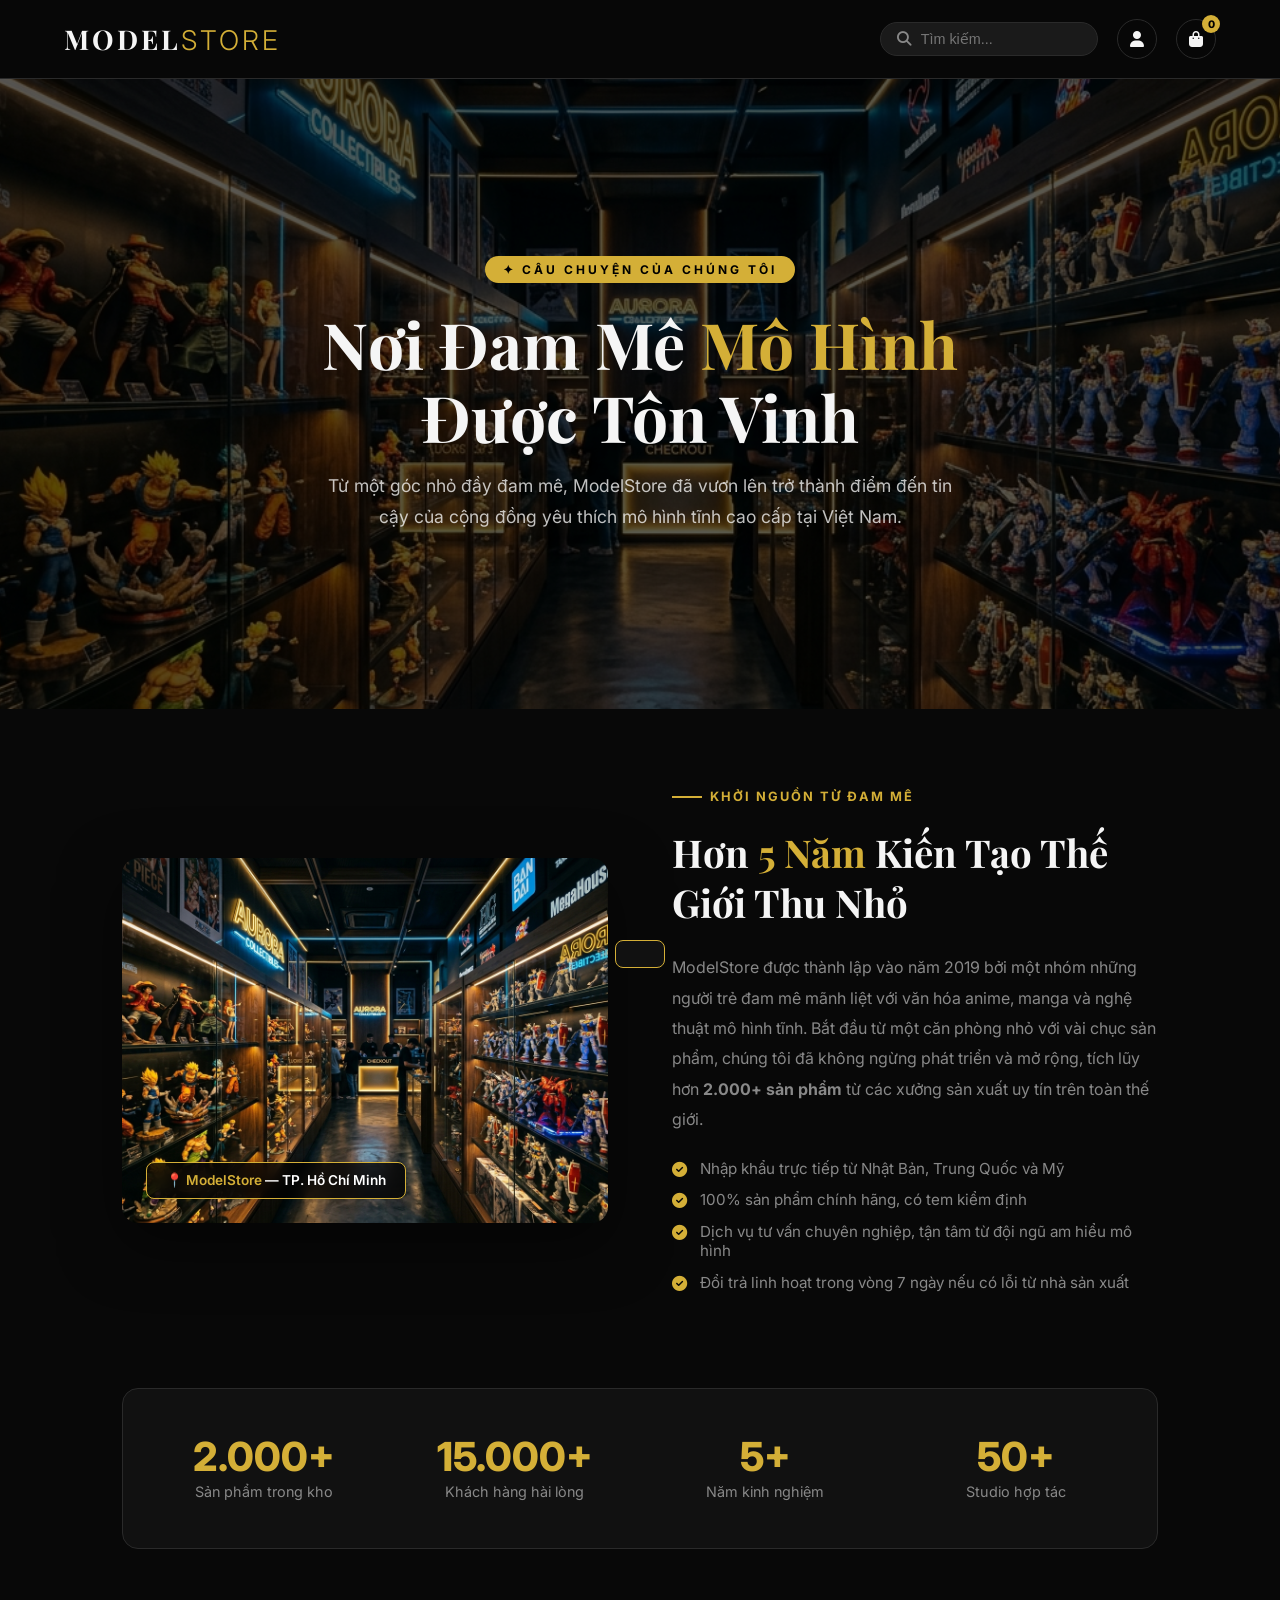
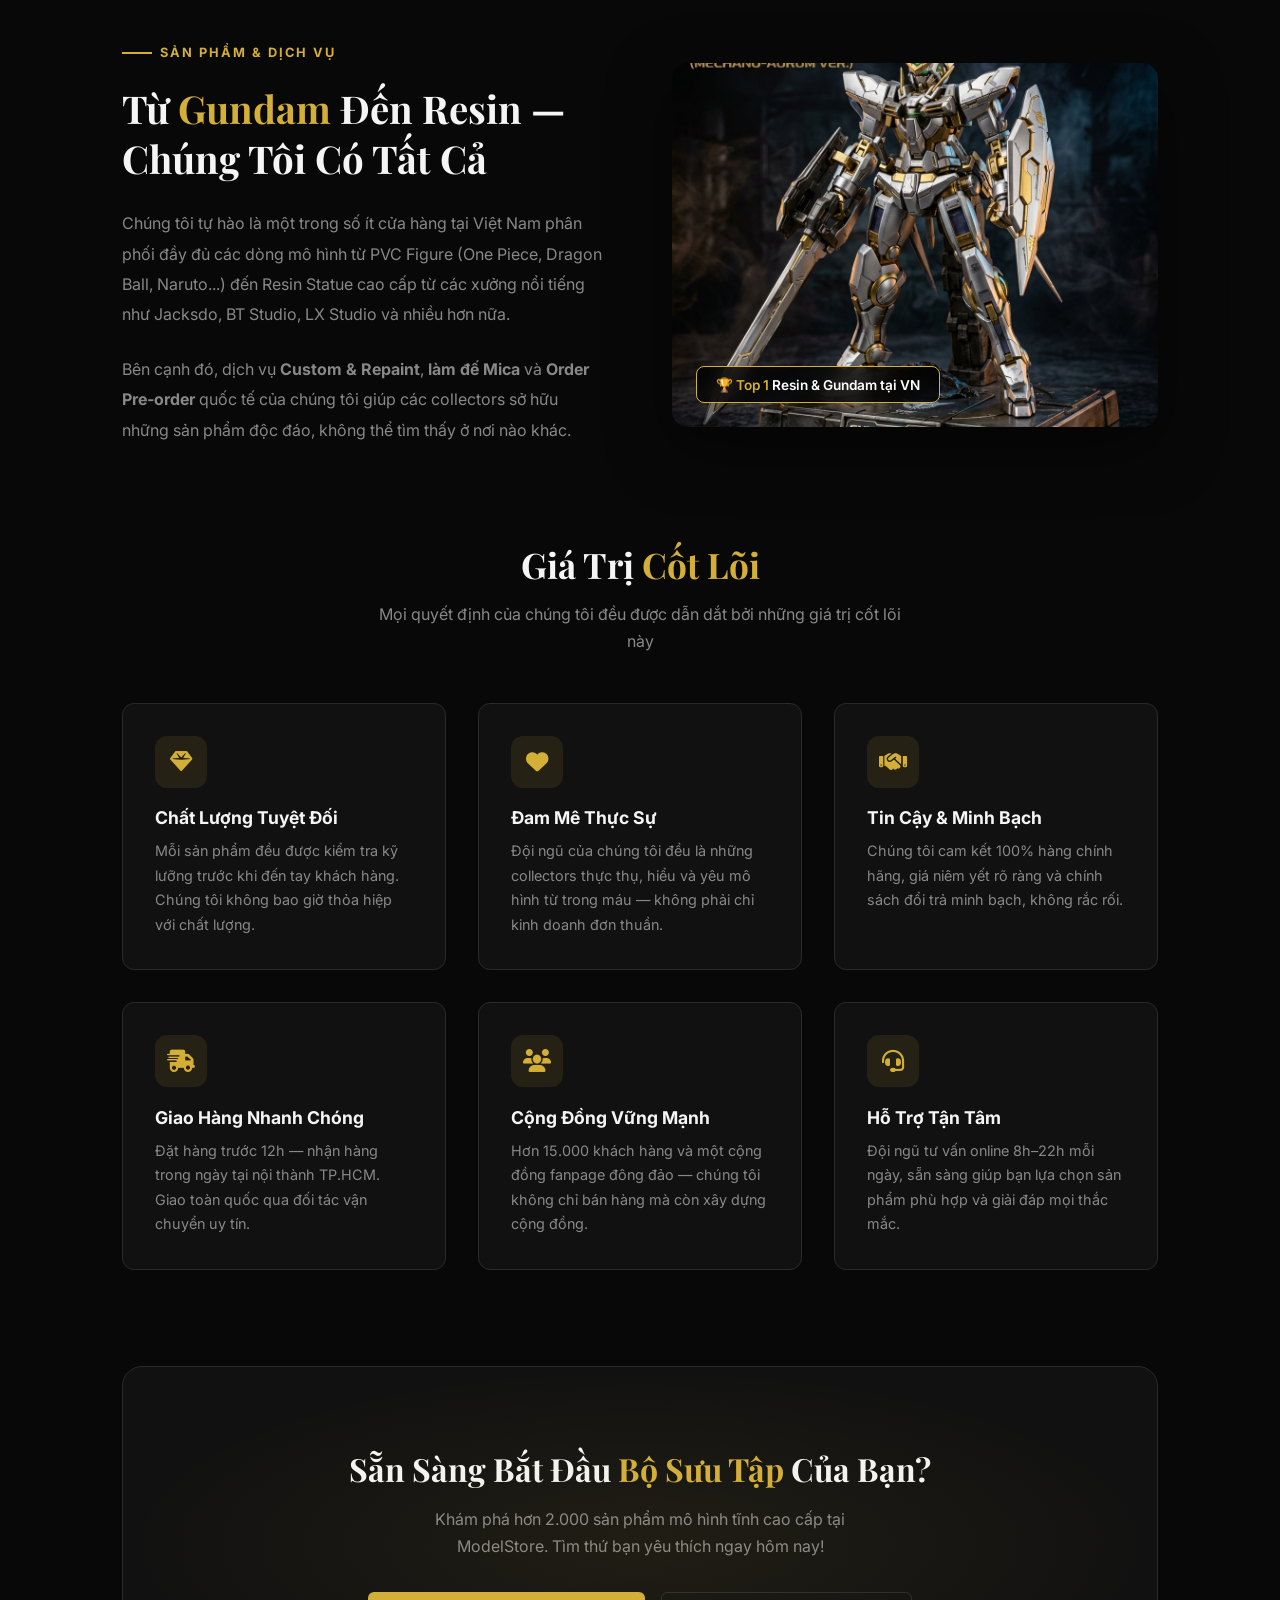
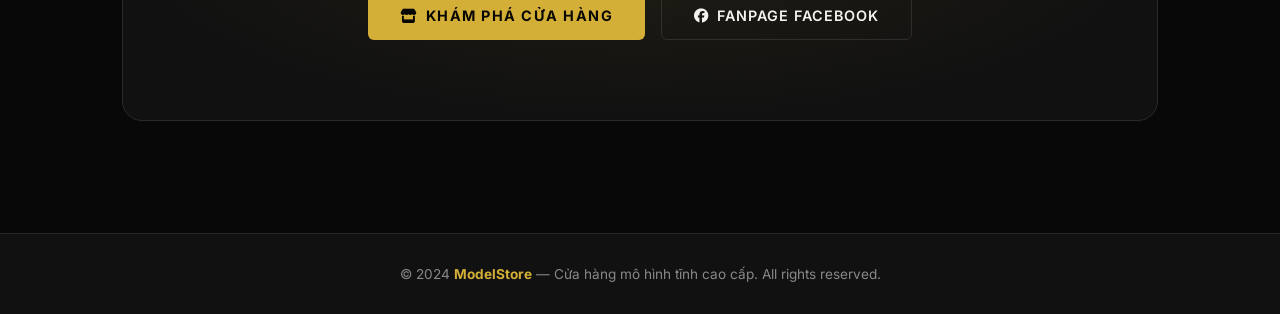
==== commit 5c724713: "Upgrade Admin Dashboard with real stats and Word export feature" ====
--- a/wwwroot/about.html
+++ b/wwwroot/about.html
@@ -442,8 +442,12 @@
                 <a href="auth.html" class="cart-icon" id="userAuthIcon" title="Tài khoản">
                     <i class="fas fa-user"></i>
                 </a>
-                <div id="userDropdown" class="user-dropdown" style="display:none; position:absolute; top:120%; right:0; background:var(--bg2); border:1px solid var(--border); border-radius:var(--radius); padding:0.5rem; min-width:160px; box-shadow:0 10px 30px rgba(0,0,0,0.8); z-index:100;">
-                    <a href="#" onclick="handleLogout()" style="display:flex; align-items:center; gap:0.5rem; padding:0.5rem 0.8rem; color:var(--text); font-size:0.85rem; border-radius:4px; transition:background 0.2s;" onmouseover="this.style.background='var(--bg3)'" onmouseout="this.style.background='transparent'">
+                <div id="userDropdown" class="user-dropdown" style="display:none; position:absolute; top:120%; right:0; background:var(--bg2); border:1px solid var(--border); border-radius:var(--radius); padding:0.5rem; min-width:180px; box-shadow:0 10px 30px rgba(0,0,0,0.8); z-index:100;">
+                    <a href="orders.html" style="display:flex; align-items:center; gap:0.5rem; padding:0.7rem 1rem; color:var(--text); font-size:0.85rem; border-radius:4px; text-decoration:none; transition:background 0.2s;" onmouseover="this.style.background='var(--bg3)'" onmouseout="this.style.background='transparent'">
+                        <i class="fas fa-box" style="color:var(--gold)"></i> Đơn hàng của tôi
+                    </a>
+                    <div style="height:1px; background:var(--border); margin:0.3rem 0;"></div>
+                    <a href="#" onclick="handleLogout()" style="display:flex; align-items:center; gap:0.5rem; padding:0.7rem 1rem; color:var(--text); font-size:0.85rem; border-radius:4px; text-decoration:none; transition:background 0.2s;" onmouseover="this.style.background='var(--bg3)'" onmouseout="this.style.background='transparent'">
                         <i class="fas fa-sign-out-alt"></i> Đăng xuất
                     </a>
                 </div>
